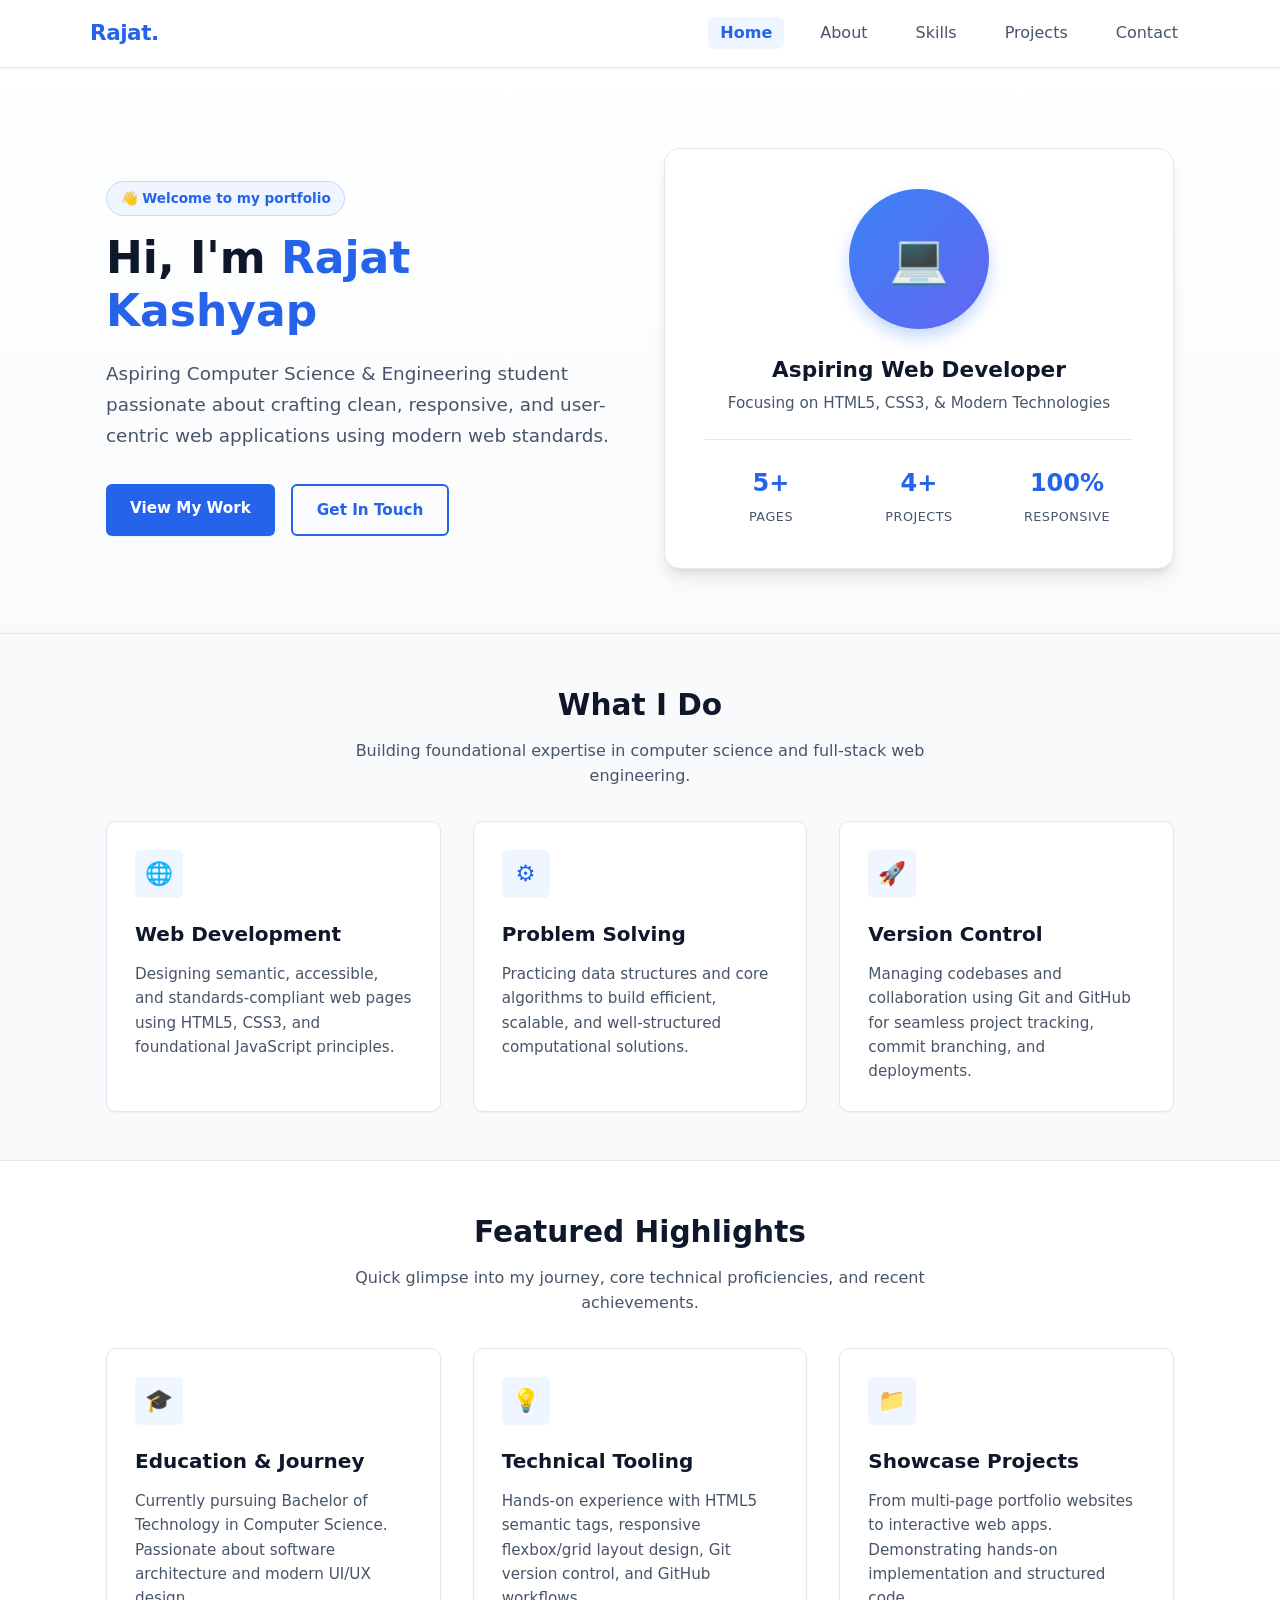
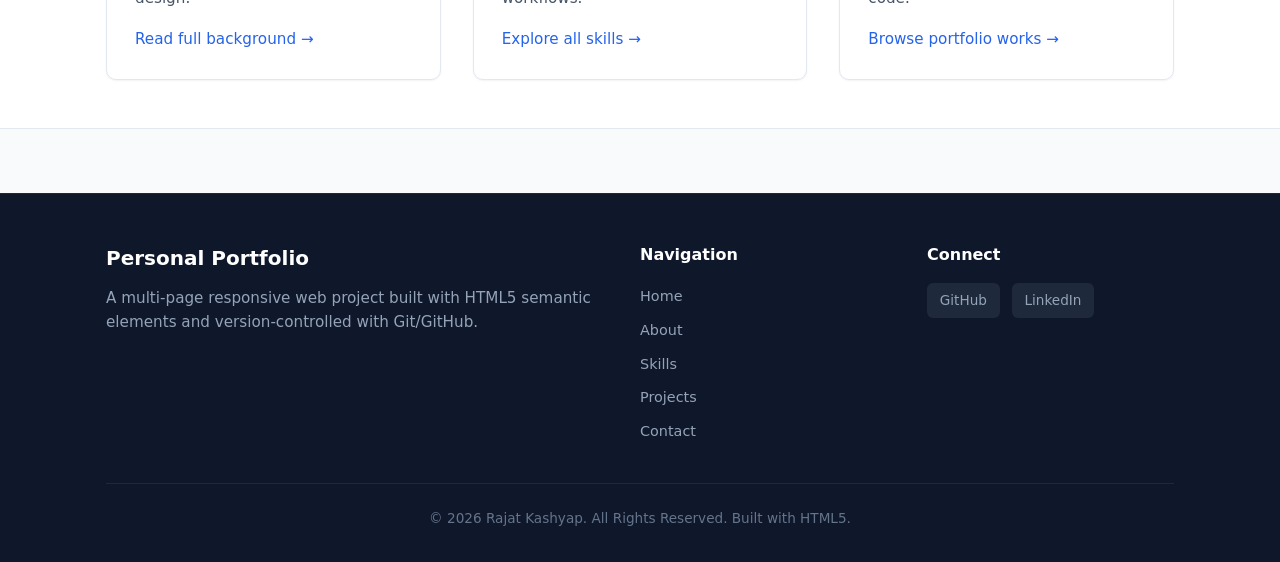
==== index.html @ 14c0ed5e "feat: complete multi-page personal portfolio with HTML5 semantic elements and responsive styling" ====
<!DOCTYPE html>
<html lang="en">
<head>
  <meta charset="UTF-8">
  <meta name="viewport" content="width=device-width, initial-scale=1.0">
  <meta name="description" content="Personal Portfolio of a passionate Web Developer & Student. Explore my projects, skills, education, and contact details.">
  <title>Rajat Kashyap | Personal Portfolio</title>
  <link rel="stylesheet" href="style.css">
</head>
<body>

  <!-- Site Header & Main Navigation -->
  <header class="site-header">
    <div class="container header-inner">
      <div class="brand-logo">
        <a href="index.html">Rajat<span>.</span></a>
      </div>
      <nav class="main-nav" aria-label="Main Navigation">
        <ul>
          <li><a href="index.html" class="active">Home</a></li>
          <li><a href="about.html">About</a></li>
          <li><a href="skills.html">Skills</a></li>
          <li><a href="projects.html">Projects</a></li>
          <li><a href="contact.html">Contact</a></li>
        </ul>
      </nav>
    </div>
  </header>

  <!-- Main Content Area -->
  <main>
    <!-- Hero Section -->
    <section class="hero-section">
      <div class="container hero-grid">
        <div class="hero-content">
          <span class="badge">👋 Welcome to my portfolio</span>
          <h1>Hi, I'm <span class="name">Rajat Kashyap</span></h1>
          <p class="bio-lead">
            Aspiring Computer Science & Engineering student passionate about crafting clean, 
            responsive, and user-centric web applications using modern web standards.
          </p>
          <div class="btn-group">
            <a href="projects.html" class="btn btn-primary">View My Work</a>
            <a href="contact.html" class="btn btn-outline">Get In Touch</a>
          </div>
        </div>

        <div class="hero-card">
          <div class="avatar-placeholder">💻</div>
          <h3>Aspiring Web Developer</h3>
          <p class="subtitle">Focusing on HTML5, CSS3, & Modern Technologies</p>
          <div class="quick-stats">
            <div class="stat-item">
              <h4>5+</h4>
              <span>Pages</span>
            </div>
            <div class="stat-item">
              <h4>4+</h4>
              <span>Projects</span>
            </div>
            <div class="stat-item">
              <h4>100%</h4>
              <span>Responsive</span>
            </div>
          </div>
        </div>
      </div>
    </section>

    <!-- Overview / What I Do -->
    <section class="content-section">
      <div class="container">
        <div class="section-heading">
          <h2>What I Do</h2>
          <p>Building foundational expertise in computer science and full-stack web engineering.</p>
        </div>

        <div class="cards-grid">
          <article class="card">
            <div class="card-icon">🌐</div>
            <h3>Web Development</h3>
            <p>
              Designing semantic, accessible, and standards-compliant web pages using HTML5, CSS3, 
              and foundational JavaScript principles.
            </p>
          </article>

          <article class="card">
            <div class="card-icon">⚙️</div>
            <h3>Problem Solving</h3>
            <p>
              Practicing data structures and core algorithms to build efficient, scalable, 
              and well-structured computational solutions.
            </p>
          </article>

          <article class="card">
            <div class="card-icon">🚀</div>
            <h3>Version Control</h3>
            <p>
              Managing codebases and collaboration using Git and GitHub for seamless project tracking, 
              commit branching, and deployments.
            </p>
          </article>
        </div>
      </div>
    </section>

    <!-- Quick Highlights Section -->
    <section class="content-section" style="background-color: #ffffff; border-top: 1px solid var(--border-color); border-bottom: 1px solid var(--border-color);">
      <div class="container">
        <div class="section-heading">
          <h2>Featured Highlights</h2>
          <p>Quick glimpse into my journey, core technical proficiencies, and recent achievements.</p>
        </div>

        <div class="cards-grid">
          <article class="card">
            <div class="card-icon">🎓</div>
            <h3>Education & Journey</h3>
            <p>Currently pursuing Bachelor of Technology in Computer Science. Passionate about software architecture and modern UI/UX design.</p>
            <p style="margin-top: 1rem;"><a href="about.html">Read full background &rarr;</a></p>
          </article>

          <article class="card">
            <div class="card-icon">💡</div>
            <h3>Technical Tooling</h3>
            <p>Hands-on experience with HTML5 semantic tags, responsive flexbox/grid layout design, Git version control, and GitHub workflows.</p>
            <p style="margin-top: 1rem;"><a href="skills.html">Explore all skills &rarr;</a></p>
          </article>

          <article class="card">
            <div class="card-icon">📁</div>
            <h3>Showcase Projects</h3>
            <p>From multi-page portfolio websites to interactive web apps. Demonstrating hands-on implementation and structured code.</p>
            <p style="margin-top: 1rem;"><a href="projects.html">Browse portfolio works &rarr;</a></p>
          </article>
        </div>
      </div>
    </section>
  </main>

  <!-- Site Footer -->
  <footer class="site-footer">
    <div class="container">
      <div class="footer-grid">
        <div class="footer-brand">
          <h3>Personal Portfolio</h3>
          <p>A multi-page responsive web project built with HTML5 semantic elements and version-controlled with Git/GitHub.</p>
        </div>

        <div class="footer-links">
          <h4>Navigation</h4>
          <ul>
            <li><a href="index.html">Home</a></li>
            <li><a href="about.html">About</a></li>
            <li><a href="skills.html">Skills</a></li>
            <li><a href="projects.html">Projects</a></li>
            <li><a href="contact.html">Contact</a></li>
          </ul>
        </div>

        <div class="footer-social">
          <h4>Connect</h4>
          <div class="social-links">
            <a href="https://github.com/rajat6822" target="_blank" rel="noopener noreferrer" class="social-pill">GitHub</a>
            <a href="https://linkedin.com/in/rajat6822" target="_blank" rel="noopener noreferrer" class="social-pill">LinkedIn</a>
          </div>
        </div>
      </div>

      <div class="footer-bottom">
        <p>&copy; 2026 Rajat Kashyap. All Rights Reserved. Built with HTML5.</p>
      </div>
    </div>
  </footer>

</body>
</html>
---- style.css ----
/* ==========================================================================
   Multi-page Personal Portfolio - Stylesheet
   Modern, responsive, clean styling for HTML5 semantic structure
   ========================================================================== */

:root {
  --primary: #2563eb;
  --primary-hover: #1d4ed8;
  --primary-light: #eff6ff;
  --text-main: #0f172a;
  --text-muted: #475569;
  --bg-page: #f8fafc;
  --bg-card: #ffffff;
  --border-color: #e2e8f0;
  --accent: #0ea5e9;
  --accent-light: #f0fdf4;
  --shadow-sm: 0 1px 2px 0 rgba(0, 0, 0, 0.05);
  --shadow-md: 0 4px 6px -1px rgba(0, 0, 0, 0.1), 0 2px 4px -2px rgba(0, 0, 0, 0.1);
  --shadow-lg: 0 10px 15px -3px rgba(0, 0, 0, 0.1), 0 4px 6px -4px rgba(0, 0, 0, 0.1);
  --radius-sm: 6px;
  --radius-md: 10px;
  --radius-lg: 16px;
  --font-sans: system-ui, -apple-system, BlinkMacSystemFont, 'Segoe UI', Roboto, Oxygen, Ubuntu, Cantarell, 'Open Sans', 'Helvetica Neue', sans-serif;
  --max-width: 1100px;
  --transition: all 0.25s ease-in-out;
}

/* Reset & Global */
* {
  box-sizing: border-box;
  margin: 0;
  padding: 0;
}

html {
  scroll-behavior: smooth;
}

body {
  font-family: var(--font-sans);
  background-color: var(--bg-page);
  color: var(--text-main);
  line-height: 1.6;
  min-height: 100vh;
  display: flex;
  flex-direction: column;
}

img {
  max-width: 100%;
  height: auto;
  display: block;
}

a {
  color: var(--primary);
  text-decoration: none;
  transition: var(--transition);
}

a:hover {
  color: var(--primary-hover);
}

/* Container */
.container {
  width: 90%;
  max-width: var(--max-width);
  margin-left: auto;
  margin-right: auto;
  padding-left: 1rem;
  padding-right: 1rem;
}

/* Header & Navigation */
header.site-header {
  background-color: #ffffff;
  border-bottom: 1px solid var(--border-color);
  position: sticky;
  top: 0;
  z-index: 100;
  box-shadow: var(--shadow-sm);
}

.header-inner {
  display: flex;
  align-items: center;
  justify-content: space-between;
  padding: 1rem 0;
}

.brand-logo {
  font-size: 1.35rem;
  font-weight: 700;
  color: var(--text-main);
  letter-spacing: -0.5px;
}

.brand-logo span {
  color: var(--primary);
}

nav.main-nav ul {
  list-style: none;
  display: flex;
  gap: 1.5rem;
  align-items: center;
}

nav.main-nav a {
  font-weight: 500;
  color: var(--text-muted);
  padding: 0.4rem 0.75rem;
  border-radius: var(--radius-sm);
}

nav.main-nav a:hover,
nav.main-nav a.active {
  color: var(--primary);
  background-color: var(--primary-light);
  font-weight: 600;
}

/* Main Content Wrapper */
main {
  flex: 1;
}

/* Page Intro / Banner */
.page-intro {
  background: linear-gradient(135deg, #eff6ff 0%, #dbeafe 100%);
  padding: 3.5rem 0;
  border-bottom: 1px solid var(--border-color);
  text-align: center;
}

.page-intro h1 {
  font-size: 2.25rem;
  margin-bottom: 0.5rem;
  color: var(--text-main);
}

.page-intro p {
  color: var(--text-muted);
  font-size: 1.1rem;
  max-width: 600px;
  margin: 0 auto;
}

/* Common Section */
section.content-section {
  padding: 3rem 0;
}

.section-heading {
  margin-bottom: 2rem;
  text-align: center;
}

.section-heading h2 {
  font-size: 1.85rem;
  color: var(--text-main);
  margin-bottom: 0.5rem;
}

.section-heading p {
  color: var(--text-muted);
  max-width: 650px;
  margin: 0 auto;
}

/* Hero Section (Home) */
.hero-section {
  padding: 5rem 0 4rem;
  background: linear-gradient(to bottom, #ffffff, var(--bg-page));
  border-bottom: 1px solid var(--border-color);
}

.hero-grid {
  display: grid;
  grid-template-columns: 1fr 1fr;
  align-items: center;
  gap: 3rem;
}

.hero-content .badge {
  display: inline-block;
  padding: 0.35rem 0.85rem;
  background-color: var(--primary-light);
  color: var(--primary);
  font-size: 0.85rem;
  font-weight: 600;
  border-radius: 999px;
  margin-bottom: 1rem;
  border: 1px solid #bfdbfe;
}

.hero-content h1 {
  font-size: 2.75rem;
  line-height: 1.2;
  margin-bottom: 1.25rem;
  color: var(--text-main);
}

.hero-content h1 span.name {
  color: var(--primary);
}

.hero-content p.bio-lead {
  font-size: 1.15rem;
  color: var(--text-muted);
  margin-bottom: 2rem;
  line-height: 1.7;
}

.btn-group {
  display: flex;
  gap: 1rem;
  flex-wrap: wrap;
}

.btn {
  display: inline-block;
  padding: 0.75rem 1.5rem;
  font-weight: 600;
  border-radius: var(--radius-sm);
  text-align: center;
  cursor: pointer;
  border: none;
  font-size: 0.95rem;
  transition: var(--transition);
}

.btn-primary {
  background-color: var(--primary);
  color: #ffffff;
  box-shadow: var(--shadow-sm);
}

.btn-primary:hover {
  background-color: var(--primary-hover);
  color: #ffffff;
  transform: translateY(-2px);
  box-shadow: var(--shadow-md);
}

.btn-outline {
  background-color: transparent;
  color: var(--primary);
  border: 2px solid var(--primary);
}

.btn-outline:hover {
  background-color: var(--primary-light);
  color: var(--primary-hover);
}

.hero-card {
  background-color: var(--bg-card);
  padding: 2.5rem;
  border-radius: var(--radius-lg);
  box-shadow: var(--shadow-lg);
  border: 1px solid var(--border-color);
  text-align: center;
}

.avatar-placeholder {
  width: 140px;
  height: 140px;
  margin: 0 auto 1.5rem;
  background: linear-gradient(135deg, #3b82f6, #6366f1);
  color: #ffffff;
  border-radius: 50%;
  display: flex;
  align-items: center;
  justify-content: center;
  font-size: 3rem;
  font-weight: 700;
  box-shadow: 0 8px 16px rgba(59, 130, 246, 0.3);
}

.hero-card h3 {
  font-size: 1.35rem;
  margin-bottom: 0.25rem;
}

.hero-card p.subtitle {
  color: var(--text-muted);
  font-size: 0.95rem;
  margin-bottom: 1.5rem;
}

.quick-stats {
  display: grid;
  grid-template-columns: repeat(3, 1fr);
  gap: 1rem;
  padding-top: 1.5rem;
  border-top: 1px solid var(--border-color);
}

.stat-item h4 {
  font-size: 1.5rem;
  color: var(--primary);
}

.stat-item span {
  font-size: 0.8rem;
  color: var(--text-muted);
  text-transform: uppercase;
  letter-spacing: 0.5px;
}

/* Cards Grid */
.cards-grid {
  display: grid;
  grid-template-columns: repeat(auto-fit, minmax(300px, 1fr));
  gap: 2rem;
}

.card {
  background-color: var(--bg-card);
  border: 1px solid var(--border-color);
  border-radius: var(--radius-md);
  padding: 1.75rem;
  box-shadow: var(--shadow-sm);
  transition: var(--transition);
}

.card:hover {
  transform: translateY(-4px);
  box-shadow: var(--shadow-md);
}

.card-icon {
  width: 48px;
  height: 48px;
  background-color: var(--primary-light);
  color: var(--primary);
  border-radius: var(--radius-sm);
  display: flex;
  align-items: center;
  justify-content: center;
  font-size: 1.4rem;
  margin-bottom: 1.25rem;
}

.card h3 {
  font-size: 1.25rem;
  margin-bottom: 0.75rem;
  color: var(--text-main);
}

.card p {
  color: var(--text-muted);
  font-size: 0.95rem;
}

/* About Page Sections */
.about-grid {
  display: grid;
  grid-template-columns: 1fr 1fr;
  gap: 3rem;
  align-items: start;
}

.bio-card, .table-card {
  background-color: var(--bg-card);
  border: 1px solid var(--border-color);
  border-radius: var(--radius-md);
  padding: 2rem;
  box-shadow: var(--shadow-sm);
}

.bio-card h3, .table-card h3 {
  margin-bottom: 1rem;
  color: var(--primary);
  font-size: 1.3rem;
}

.bio-card p {
  color: var(--text-muted);
  margin-bottom: 1rem;
}

/* Education Table */
.data-table {
  width: 100%;
  border-collapse: collapse;
  margin-top: 1rem;
  text-align: left;
}

.data-table th,
.data-table td {
  padding: 0.85rem 1rem;
  border-bottom: 1px solid var(--border-color);
  font-size: 0.95rem;
}

.data-table th {
  background-color: var(--primary-light);
  color: var(--primary);
  font-weight: 600;
}

.data-table tr:hover {
  background-color: #f1f5f9;
}

/* Interests List */
.interest-tags {
  display: flex;
  flex-wrap: wrap;
  gap: 0.6rem;
  margin-top: 1rem;
}

.interest-tag {
  background-color: var(--primary-light);
  color: var(--primary);
  padding: 0.4rem 0.9rem;
  border-radius: 999px;
  font-size: 0.9rem;
  font-weight: 500;
  border: 1px solid #bfdbfe;
}

/* Skills Page */
.skills-category {
  margin-bottom: 3rem;
}

.skills-category-title {
  font-size: 1.4rem;
  margin-bottom: 1.5rem;
  padding-bottom: 0.5rem;
  border-bottom: 2px solid var(--primary-light);
  color: var(--text-main);
  display: flex;
  align-items: center;
  gap: 0.5rem;
}

.skills-grid {
  display: grid;
  grid-template-columns: repeat(auto-fit, minmax(240px, 1fr));
  gap: 1.5rem;
}

.skill-card {
  background-color: var(--bg-card);
  border: 1px solid var(--border-color);
  border-radius: var(--radius-md);
  padding: 1.5rem;
  box-shadow: var(--shadow-sm);
  transition: var(--transition);
}

.skill-card:hover {
  border-color: var(--primary);
  box-shadow: var(--shadow-md);
}

.skill-header {
  display: flex;
  justify-content: space-between;
  align-items: center;
  margin-bottom: 0.5rem;
}

.skill-name {
  font-weight: 600;
  font-size: 1.1rem;
}

.skill-level {
  font-size: 0.8rem;
  font-weight: 600;
  color: var(--primary);
  background-color: var(--primary-light);
  padding: 0.2rem 0.5rem;
  border-radius: var(--radius-sm);
}

.skill-desc {
  font-size: 0.9rem;
  color: var(--text-muted);
}

/* Projects Page */
.projects-grid {
  display: grid;
  grid-template-columns: repeat(auto-fit, minmax(320px, 1fr));
  gap: 2rem;
}

.project-card {
  background-color: var(--bg-card);
  border: 1px solid var(--border-color);
  border-radius: var(--radius-md);
  overflow: hidden;
  box-shadow: var(--shadow-sm);
  display: flex;
  flex-direction: column;
  transition: var(--transition);
}

.project-card:hover {
  transform: translateY(-5px);
  box-shadow: var(--shadow-lg);
}

.project-preview-box {
  background: linear-gradient(135deg, #1e293b, #334155);
  color: #ffffff;
  padding: 2.5rem 1.5rem;
  text-align: center;
}

.project-preview-box span.project-icon {
  font-size: 2.75rem;
  display: block;
  margin-bottom: 0.5rem;
}

.project-preview-box h3 {
  color: #ffffff;
  font-size: 1.25rem;
}

.project-body {
  padding: 1.5rem;
  display: flex;
  flex-direction: column;
  flex: 1;
}

.project-desc {
  color: var(--text-muted);
  font-size: 0.95rem;
  margin-bottom: 1.25rem;
  flex: 1;
}

.project-features {
  margin-bottom: 1.25rem;
  padding-left: 1.25rem;
  color: var(--text-muted);
  font-size: 0.9rem;
}

.project-features li {
  margin-bottom: 0.35rem;
}

.tech-tags {
  display: flex;
  flex-wrap: wrap;
  gap: 0.5rem;
  margin-bottom: 1.25rem;
}

.tech-tag {
  background-color: #f1f5f9;
  color: var(--text-muted);
  padding: 0.25rem 0.6rem;
  border-radius: var(--radius-sm);
  font-size: 0.8rem;
  font-weight: 500;
}

.project-links {
  display: flex;
  gap: 1rem;
  margin-top: auto;
  padding-top: 1rem;
  border-top: 1px solid var(--border-color);
}

.project-links a {
  font-size: 0.9rem;
  font-weight: 600;
}

/* Contact Page */
.contact-grid {
  display: grid;
  grid-template-columns: 1fr 1.2fr;
  gap: 3rem;
  align-items: start;
}

.contact-info-card {
  background-color: var(--bg-card);
  border: 1px solid var(--border-color);
  border-radius: var(--radius-md);
  padding: 2rem;
  box-shadow: var(--shadow-sm);
}

.contact-item {
  display: flex;
  align-items: flex-start;
  gap: 1rem;
  margin-bottom: 1.5rem;
}

.contact-item:last-child {
  margin-bottom: 0;
}

.contact-icon {
  width: 40px;
  height: 40px;
  background-color: var(--primary-light);
  color: var(--primary);
  border-radius: 50%;
  display: flex;
  align-items: center;
  justify-content: center;
  font-size: 1.1rem;
  flex-shrink: 0;
}

.contact-text h4 {
  font-size: 1rem;
  color: var(--text-main);
  margin-bottom: 0.15rem;
}

.contact-text p, .contact-text a {
  color: var(--text-muted);
  font-size: 0.95rem;
}

/* Form Styling */
.form-card {
  background-color: var(--bg-card);
  border: 1px solid var(--border-color);
  border-radius: var(--radius-md);
  padding: 2.25rem;
  box-shadow: var(--shadow-sm);
}

.form-group {
  margin-bottom: 1.25rem;
}

.form-group label {
  display: block;
  font-weight: 500;
  margin-bottom: 0.5rem;
  font-size: 0.95rem;
  color: var(--text-main);
}

.form-control {
  width: 100%;
  padding: 0.75rem 1rem;
  font-size: 0.95rem;
  font-family: inherit;
  border: 1px solid var(--border-color);
  border-radius: var(--radius-sm);
  background-color: #ffffff;
  color: var(--text-main);
  transition: var(--transition);
}

.form-control:focus {
  outline: none;
  border-color: var(--primary);
  box-shadow: 0 0 0 3px rgba(37, 99, 235, 0.15);
}

textarea.form-control {
  resize: vertical;
  min-height: 120px;
}

/* Footer */
footer.site-footer {
  background-color: #0f172a;
  color: #94a3b8;
  padding: 3rem 0 2rem;
  margin-top: 4rem;
  border-top: 1px solid #1e293b;
}

.footer-grid {
  display: grid;
  grid-template-columns: 2fr 1fr 1fr;
  gap: 2.5rem;
  margin-bottom: 2rem;
}

.footer-brand h3 {
  color: #ffffff;
  font-size: 1.25rem;
  margin-bottom: 0.75rem;
}

.footer-brand p {
  font-size: 0.95rem;
  line-height: 1.6;
}

.footer-links h4,
.footer-social h4 {
  color: #ffffff;
  font-size: 1rem;
  margin-bottom: 1rem;
}

.footer-links ul {
  list-style: none;
}

.footer-links li {
  margin-bottom: 0.5rem;
}

.footer-links a {
  color: #94a3b8;
  font-size: 0.9rem;
}

.footer-links a:hover {
  color: #ffffff;
}

.social-links {
  display: flex;
  gap: 0.75rem;
}

.social-pill {
  display: inline-block;
  padding: 0.4rem 0.8rem;
  background-color: #1e293b;
  color: #94a3b8;
  border-radius: var(--radius-sm);
  font-size: 0.85rem;
  transition: var(--transition);
}

.social-pill:hover {
  background-color: var(--primary);
  color: #ffffff;
}

.footer-bottom {
  padding-top: 1.5rem;
  border-top: 1px solid #1e293b;
  text-align: center;
  font-size: 0.85rem;
  color: #64748b;
}

/* Responsive Media Queries */
@media (max-width: 768px) {
  .header-inner {
    flex-direction: column;
    gap: 1rem;
    text-align: center;
  }

  nav.main-nav ul {
    flex-wrap: wrap;
    justify-content: center;
    gap: 0.5rem;
  }

  .hero-grid {
    grid-template-columns: 1fr;
    text-align: center;
  }

  .btn-group {
    justify-content: center;
  }

  .about-grid,
  .contact-grid {
    grid-template-columns: 1fr;
  }

  .footer-grid {
    grid-template-columns: 1fr;
    text-align: center;
  }

  .social-links {
    justify-content: center;
  }
}
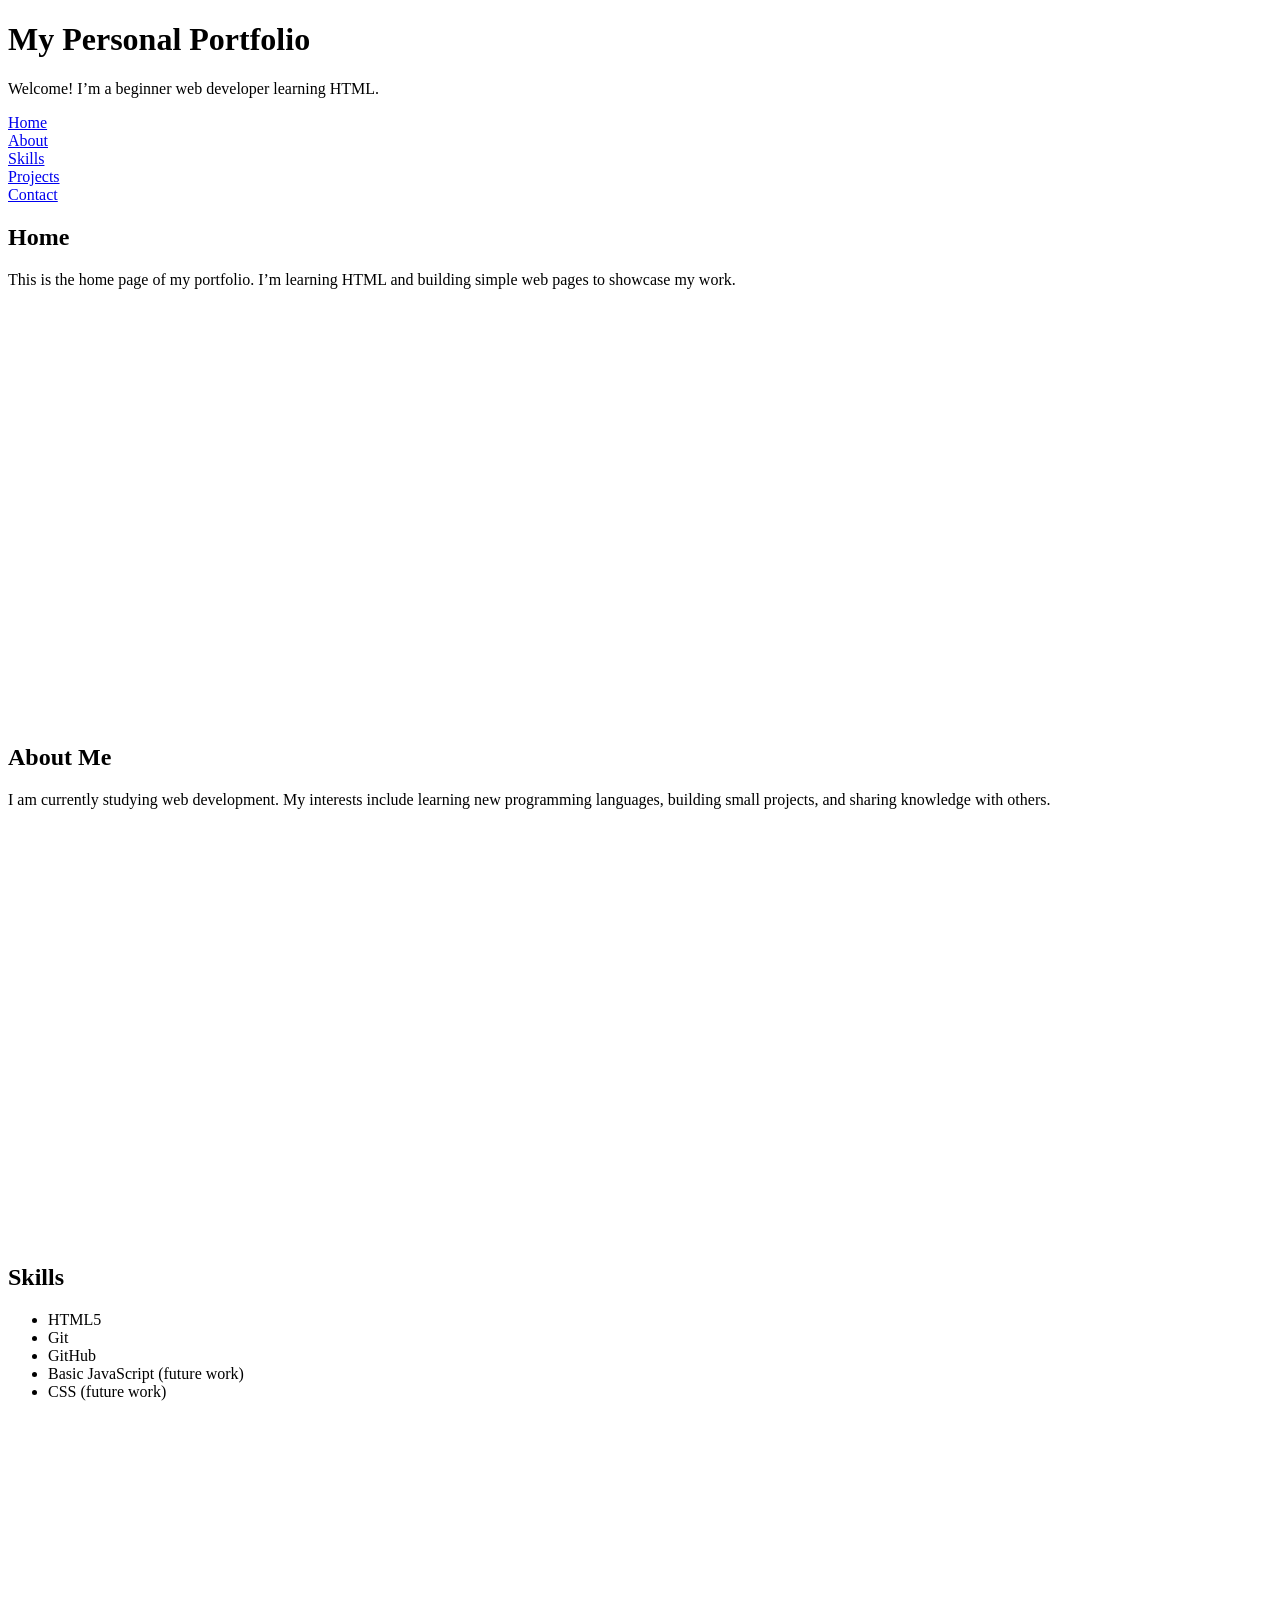
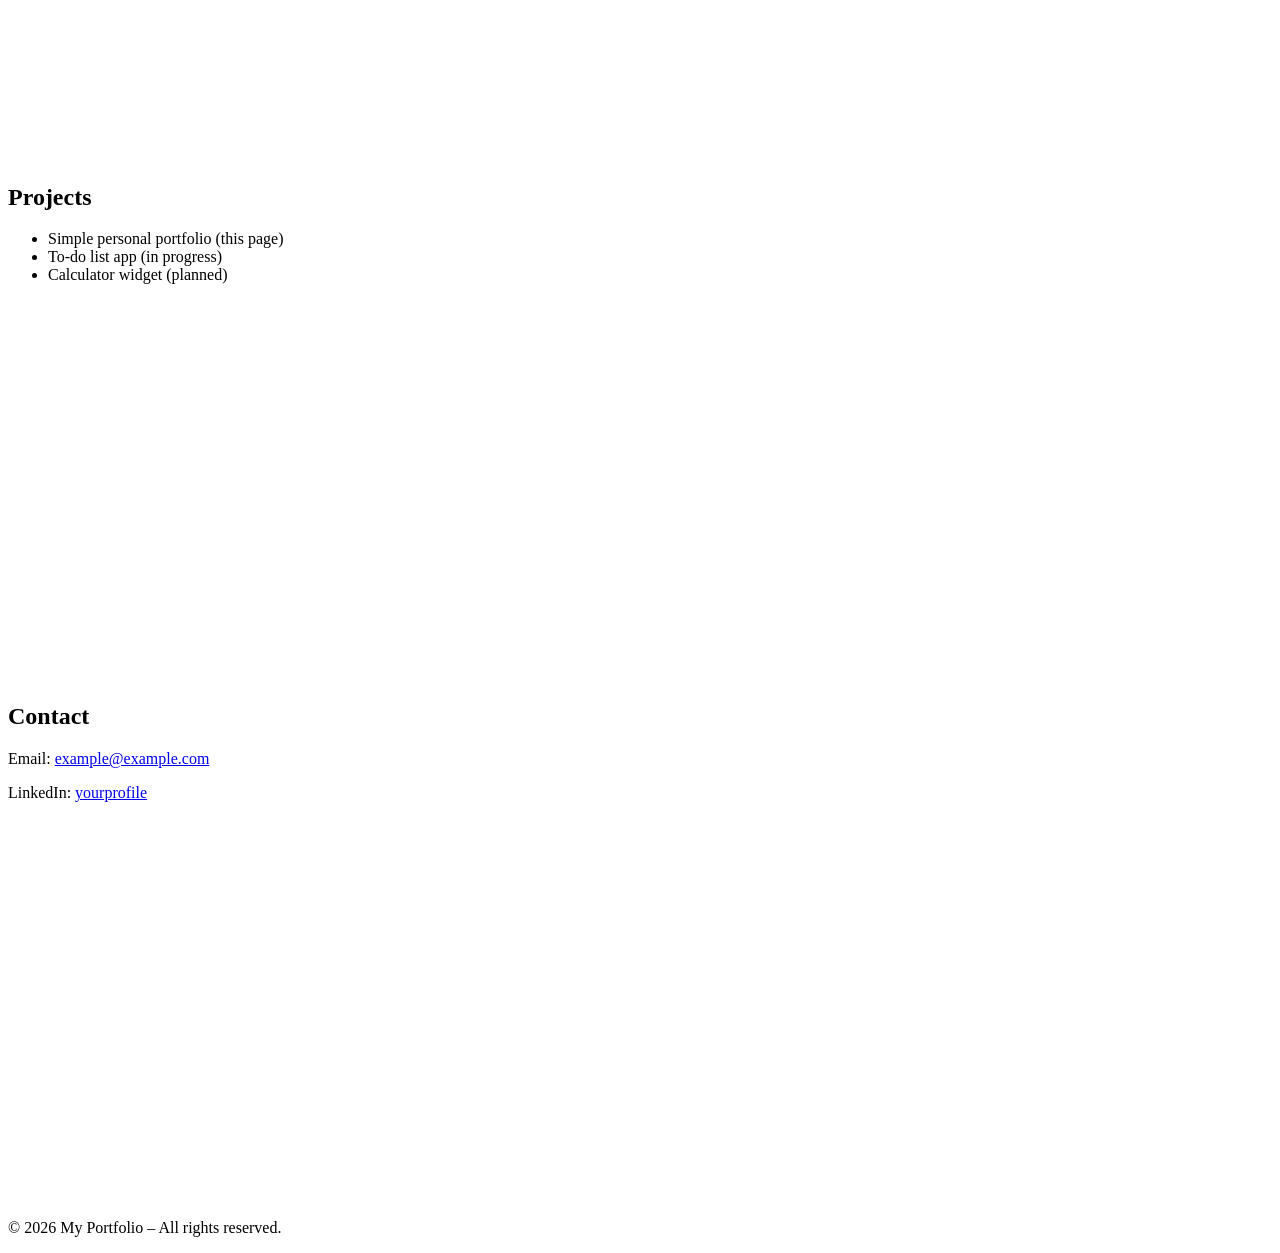
==== commit f7b424d0: "First commit" ====
--- a/index.html
+++ b/index.html
@@ -1,179 +1,81 @@
 <!DOCTYPE html>
 <html lang="en">
 <head>
-  <meta charset="UTF-8">
-  <meta name="viewport" content="width=device-width, initial-scale=1.0">
-  <meta name="description" content="Personal Portfolio of a passionate Web Developer & Student. Explore my projects, skills, education, and contact details.">
-  <title>Rajat Kashyap | Personal Portfolio</title>
-  <link rel="stylesheet" href="style.css">
+    <meta charset="UTF-8">
+    <title>My Personal Portfolio</title>
 </head>
 <body>
 
-  <!-- Site Header & Main Navigation -->
-  <header class="site-header">
-    <div class="container header-inner">
-      <div class="brand-logo">
-        <a href="index.html">Rajat<span>.</span></a>
-      </div>
-      <nav class="main-nav" aria-label="Main Navigation">
-        <ul>
-          <li><a href="index.html" class="active">Home</a></li>
-          <li><a href="about.html">About</a></li>
-          <li><a href="skills.html">Skills</a></li>
-          <li><a href="projects.html">Projects</a></li>
-          <li><a href="contact.html">Contact</a></li>
-        </ul>
-      </nav>
-    </div>
-  </header>
+<!-- Header -->
+<header>
+    <h1>My Personal Portfolio</h1>
+    <p>Welcome! I’m a beginner web developer learning HTML.</p>
+</header>
 
-  <!-- Main Content Area -->
-  <main>
-    <!-- Hero Section -->
-    <section class="hero-section">
-      <div class="container hero-grid">
-        <div class="hero-content">
-          <span class="badge">👋 Welcome to my portfolio</span>
-          <h1>Hi, I'm <span class="name">Rajat Kashyap</span></h1>
-          <p class="bio-lead">
-            Aspiring Computer Science & Engineering student passionate about crafting clean, 
-            responsive, and user-centric web applications using modern web standards.
-          </p>
-          <div class="btn-group">
-            <a href="projects.html" class="btn btn-primary">View My Work</a>
-            <a href="contact.html" class="btn btn-outline">Get In Touch</a>
-          </div>
-        </div>
+<!-- Navigation bar -->
+<nav>
+    <ul style="list-style:none; padding:0;">
+        <li><a href="#home">Home</a></li>
+        <li><a href="#about">About</a></li>
+        <li><a href="#skills">Skills</a></li>
+        <li><a href="#projects">Projects</a></li>
+        <li><a href="#contact">Contact</a></li>
+    </ul>
+</nav>
 
-        <div class="hero-card">
-          <div class="avatar-placeholder">💻</div>
-          <h3>Aspiring Web Developer</h3>
-          <p class="subtitle">Focusing on HTML5, CSS3, & Modern Technologies</p>
-          <div class="quick-stats">
-            <div class="stat-item">
-              <h4>5+</h4>
-              <span>Pages</span>
-            </div>
-            <div class="stat-item">
-              <h4>4+</h4>
-              <span>Projects</span>
-            </div>
-            <div class="stat-item">
-              <h4>100%</h4>
-              <span>Responsive</span>
-            </div>
-          </div>
-        </div>
-      </div>
-    </section>
+<!-- Home Section -->
+<section id="home" style="height: 500px;">
+    <h2>Home</h2>
+    <p>
+        This is the home page of my portfolio. I’m learning HTML and building
+        simple web pages to showcase my work.
+    </p>
+</section>
 
-    <!-- Overview / What I Do -->
-    <section class="content-section">
-      <div class="container">
-        <div class="section-heading">
-          <h2>What I Do</h2>
-          <p>Building foundational expertise in computer science and full-stack web engineering.</p>
-        </div>
+<!-- About Section -->
+<section id="about" style="height: 500px;">
+    <h2>About Me</h2>
+    <p>
+        I am currently studying web development. My interests include learning
+        new programming languages, building small projects, and sharing knowledge
+        with others.
+    </p>
+</section>
 
-        <div class="cards-grid">
-          <article class="card">
-            <div class="card-icon">🌐</div>
-            <h3>Web Development</h3>
-            <p>
-              Designing semantic, accessible, and standards-compliant web pages using HTML5, CSS3, 
-              and foundational JavaScript principles.
-            </p>
-          </article>
+<!-- Skills Section -->
+<section id="skills" style="height: 500px;">
+    <h2>Skills</h2>
+    <ul>
+        <li>HTML5</li>
+        <li>Git</li>
+        <li>GitHub</li>
+        <li>Basic JavaScript (future work)</li>
+        <li>CSS (future work)</li>
+    </ul>
+</section>
 
-          <article class="card">
-            <div class="card-icon">⚙️</div>
-            <h3>Problem Solving</h3>
-            <p>
-              Practicing data structures and core algorithms to build efficient, scalable, 
-              and well-structured computational solutions.
-            </p>
-          </article>
+<!-- Projects Section -->
+<section id="projects" style="height: 500px;">
+    <h2>Projects</h2>
+    <ul>
+        <li>Simple personal portfolio (this page)</li>
+        <li>To‑do list app (in progress)</li>
+        <li>Calculator widget (planned)</li>
+    </ul>
+</section>
 
-          <article class="card">
-            <div class="card-icon">🚀</div>
-            <h3>Version Control</h3>
-            <p>
-              Managing codebases and collaboration using Git and GitHub for seamless project tracking, 
-              commit branching, and deployments.
-            </p>
-          </article>
-        </div>
-      </div>
-    </section>
+<!-- Contact Section -->
+<section id="contact" style="height: 500px;">
+    <h2>Contact</h2>
+    <p>Email: <a href="example@example.com">example@example.com</a></p>
+    <p>LinkedIn: <a href="https://www.linkedin.com" target="_blank">
+        yourprofile</a></p>
+</section>
 
-    <!-- Quick Highlights Section -->
-    <section class="content-section" style="background-color: #ffffff; border-top: 1px solid var(--border-color); border-bottom: 1px solid var(--border-color);">
-      <div class="container">
-        <div class="section-heading">
-          <h2>Featured Highlights</h2>
-          <p>Quick glimpse into my journey, core technical proficiencies, and recent achievements.</p>
-        </div>
-
-        <div class="cards-grid">
-          <article class="card">
-            <div class="card-icon">🎓</div>
-            <h3>Education & Journey</h3>
-            <p>Currently pursuing Bachelor of Technology in Computer Science. Passionate about software architecture and modern UI/UX design.</p>
-            <p style="margin-top: 1rem;"><a href="about.html">Read full background &rarr;</a></p>
-          </article>
-
-          <article class="card">
-            <div class="card-icon">💡</div>
-            <h3>Technical Tooling</h3>
-            <p>Hands-on experience with HTML5 semantic tags, responsive flexbox/grid layout design, Git version control, and GitHub workflows.</p>
-            <p style="margin-top: 1rem;"><a href="skills.html">Explore all skills &rarr;</a></p>
-          </article>
-
-          <article class="card">
-            <div class="card-icon">📁</div>
-            <h3>Showcase Projects</h3>
-            <p>From multi-page portfolio websites to interactive web apps. Demonstrating hands-on implementation and structured code.</p>
-            <p style="margin-top: 1rem;"><a href="projects.html">Browse portfolio works &rarr;</a></p>
-          </article>
-        </div>
-      </div>
-    </section>
-  </main>
-
-  <!-- Site Footer -->
-  <footer class="site-footer">
-    <div class="container">
-      <div class="footer-grid">
-        <div class="footer-brand">
-          <h3>Personal Portfolio</h3>
-          <p>A multi-page responsive web project built with HTML5 semantic elements and version-controlled with Git/GitHub.</p>
-        </div>
-
-        <div class="footer-links">
-          <h4>Navigation</h4>
-          <ul>
-            <li><a href="index.html">Home</a></li>
-            <li><a href="about.html">About</a></li>
-            <li><a href="skills.html">Skills</a></li>
-            <li><a href="projects.html">Projects</a></li>
-            <li><a href="contact.html">Contact</a></li>
-          </ul>
-        </div>
-
-        <div class="footer-social">
-          <h4>Connect</h4>
-          <div class="social-links">
-            <a href="https://github.com/rajat6822" target="_blank" rel="noopener noreferrer" class="social-pill">GitHub</a>
-            <a href="https://linkedin.com/in/rajat6822" target="_blank" rel="noopener noreferrer" class="social-pill">LinkedIn</a>
-          </div>
-        </div>
-      </div>
-
-      <div class="footer-bottom">
-        <p>&copy; 2026 Rajat Kashyap. All Rights Reserved. Built with HTML5.</p>
-      </div>
-    </div>
-  </footer>
+<!-- Footer -->
+<footer>
+    <p>&copy; 2026 My Portfolio – All rights reserved.</p>
+</footer>
 
 </body>
-</html>
+</html>
